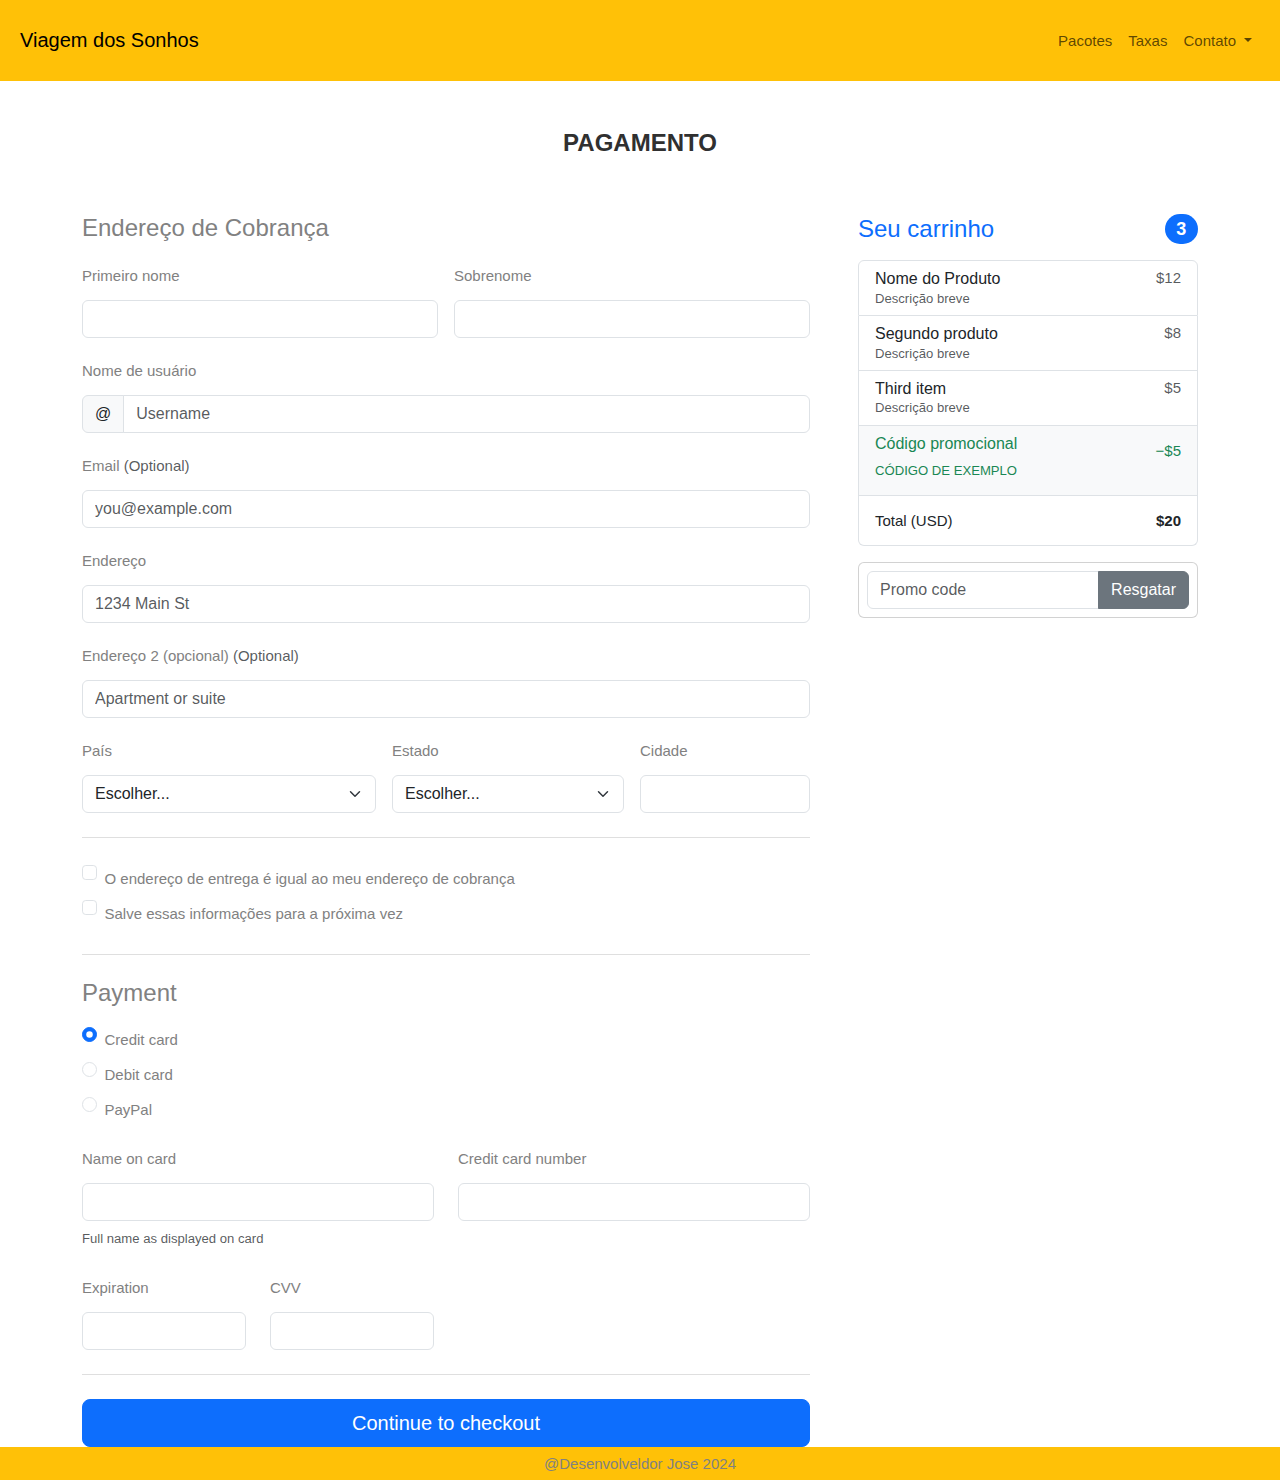
==== src/checkout.html @ 433f33c6 "modal, pagina de pagamento" ====
<!DOCTYPE html>
<html lang="pt-BR">

<head>
    <meta charset="UTF-8">
    <meta name="viewport" content="width=device-width, initial-scale=1.0">
    <title>home</title>
    <link href="https://cdn.jsdelivr.net/npm/bootstrap@5.3.3/dist/css/bootstrap.min.css" rel="stylesheet"
        integrity="sha384-QWTKZyjpPEjISv5WaRU9OFeRpok6YctnYmDr5pNlyT2bRjXh0JMhjY6hW+ALEwIH" crossorigin="anonymous">
    <link rel="stylesheet" href="style.css">
</head>

<body>
    <header class="container-fluid p-2 bg-warning text-center">
        <nav class="navbar navbar-expand-lg bg-warning navbar-hover">
            <div class="container-fluid">
                <a class="navbar-brand" href="#">Viagem dos Sonhos</a>
                <button class="navbar-toggler" type="button" data-bs-toggle="collapse"
                    data-bs-target="#navbarSupportedContent" aria-controls="navbarSupportedContent"
                    aria-expanded="false" aria-label="Toggle navigation">
                    <span class="navbar-toggler-icon"></span>
                </button>
                <div class="collapse navbar-collapse justify-content-end bg-warning" id="navbarSupportedContent">
                    <ul class="navbar-nav ">
                        <li class="nav-item">
                            <a class="nav-link" aria-current="page" href="#">Pacotes</a>
                        </li>
                        <li class="nav-item">
                            <a class="nav-link" href="#">Taxas</a>
                        </li>
                        <li class="nav-item dropdown">
                            <a class="nav-link dropdown-toggle" href="#" role="button" data-bs-toggle="dropdown"
                                aria-expanded="false">
                                Contato
                            </a>
                            <ul class="dropdown-menu">
                                <li><a class="dropdown-item" href="#">Action</a></li>
                                <li><a class="dropdown-item" href="#">Another action</a></li>
                                <li>
                                    <hr class="dropdown-divider">
                                </li>
                                <li><a class="dropdown-item" href="#">Something else here</a></li>
                            </ul>
                        </li>
                    </ul>
                </div>
            </div>
        </nav>
    </header>

        <main class="container">
            <div class="py-5 text-center">

                <h2>Pagamento</h2>

            </div>

            <div class="row g-5">
                <div class="col-md-5 col-lg-4 order-md-last">
                    <h4 class="d-flex justify-content-between align-items-center mb-3">
                        <span class="text-primary">Seu carrinho</span>
                        <span class="badge bg-primary rounded-pill">3</span>
                    </h4>
                    <ul class="list-group mb-3">
                        <li class="list-group-item d-flex justify-content-between lh-sm">
                            <div>
                                <h6 class="my-0">Nome do Produto</h6>
                                <small class="text-body-secondary">Descrição breve</small>
                            </div>
                            <span class="text-body-secondary">$12</span>
                        </li>
                        <li class="list-group-item d-flex justify-content-between lh-sm">
                            <div>
                                <h6 class="my-0">Segundo produto</h6>
                                <small class="text-body-secondary">Descrição breve</small>
                            </div>
                            <span class="text-body-secondary">$8</span>
                        </li>
                        <li class="list-group-item d-flex justify-content-between lh-sm">
                            <div>
                                <h6 class="my-0">Third item</h6>
                                <small class="text-body-secondary">Descrição breve</small>
                            </div>
                            <span class="text-body-secondary">$5</span>
                        </li>
                        <li class="list-group-item d-flex justify-content-between bg-body-tertiary">
                            <div class="text-success">
                                <h6 class="my-0">Código promocional</h6>
                                <small>CÓDIGO DE EXEMPLO</small>
                            </div>
                            <span class="text-success">−$5</span>
                        </li>
                        <li class="list-group-item d-flex justify-content-between">
                            <span>Total (USD)</span>
                            <strong>$20</strong>
                        </li>
                    </ul>

                    <form class="card p-2">
                        <div class="input-group">
                            <input type="text" class="form-control" placeholder="Promo code">
                            <button type="submit" class="btn btn-secondary">Resgatar</button>
                        </div>
                    </form>
                </div>
                <div class="col-md-7 col-lg-8">
                    <h4 class="mb-3">Endereço de Cobrança</h4>
                    <form class="needs-validation" novalidate>
                        <div class="row g-3">
                            <div class="col-sm-6">
                                <label for="firstName" class="form-label">Primeiro nome</label>
                                <input type="text" class="form-control" id="firstName" placeholder="" value="" required>
                                <div class="invalid-feedback">
                                    Valid first name is required.
                                </div>
                            </div>

                            <div class="col-sm-6">
                                <label for="lastName" class="form-label">Sobrenome</label>
                                <input type="text" class="form-control" id="lastName" placeholder="" value="" required>
                                <div class="invalid-feedback">
                                    Valid last name is required.
                                </div>
                            </div>

                            <div class="col-12">
                                <label for="username" class="form-label">Nome de usuário</label>
                                <div class="input-group has-validation">
                                    <span class="input-group-text">@</span>
                                    <input type="text" class="form-control" id="username" placeholder="Username"
                                        required>
                                    <div class="invalid-feedback">
                                        Your username is required.
                                    </div>
                                </div>
                            </div>

                            <div class="col-12">
                                <label for="email" class="form-label">Email <span
                                        class="text-body-secondary">(Optional)</span></label>
                                <input type="email" class="form-control" id="email" placeholder="you@example.com">
                                <div class="invalid-feedback">
                                    Please enter a valid email address for shipping updates.
                                </div>
                            </div>

                            <div class="col-12">
                                <label for="address" class="form-label">Endereço</label>
                                <input type="text" class="form-control" id="address" placeholder="1234 Main St"
                                    required>
                                <div class="invalid-feedback">
                                    Please enter your shipping address.
                                </div>
                            </div>

                            <div class="col-12">
                                <label for="address2" class="form-label">Endereço 2 (opcional) <span
                                        class="text-body-secondary">(Optional)</span></label>
                                <input type="text" class="form-control" id="address2" placeholder="Apartment or suite">
                            </div>

                            <div class="col-md-5">
                                <label for="country" class="form-label">País</label>
                                <select class="form-select" id="country" required>
                                    <option value="">Escolher...</option>
                                    <option>United States</option>
                                </select>
                                <div class="invalid-feedback">
                                    Selecione um pais valido.
                                </div>
                            </div>

                            <div class="col-md-4">
                                <label for="state" class="form-label">Estado</label>
                                <select class="form-select" id="state" required>
                                    <option value="">Escolher...</option>
                                    <option>California</option>
                                </select>
                                <div class="invalid-feedback">
                                    Por favor um estado valido.
                                </div>
                            </div>

                            <div class="col-md-3">
                                <label for="zip" class="form-label">Cidade</label>
                                <input type="text" class="form-control" id="zip" placeholder="" required>
                                <div class="invalid-feedback">
                                    Endereço incorreto.
                                </div>
                            </div>
                        </div>

                        <hr class="my-4">

                        <div class="form-check">
                            <input type="checkbox" class="form-check-input" id="same-address">
                            <label class="form-check-label" for="same-address">O endereço de entrega é igual ao meu endereço de cobrança
                        </div>

                        <div class="form-check">
                            <input type="checkbox" class="form-check-input" id="save-info">
                            <label class="form-check-label" for="save-info">Salve essas informações para a próxima vez</label>
                        </div>

                        <hr class="my-4">

                        <h4 class="mb-3">Payment</h4>

                        <div class="my-3">
                            <div class="form-check">
                                <input id="credit" name="paymentMethod" type="radio" class="form-check-input" checked
                                    required>
                                <label class="form-check-label" for="credit">Credit card</label>
                            </div>
                            <div class="form-check">
                                <input id="debit" name="paymentMethod" type="radio" class="form-check-input" required>
                                <label class="form-check-label" for="debit">Debit card</label>
                            </div>
                            <div class="form-check">
                                <input id="paypal" name="paymentMethod" type="radio" class="form-check-input" required>
                                <label class="form-check-label" for="paypal">PayPal</label>
                            </div>
                        </div>

                        <div class="row gy-3">
                            <div class="col-md-6">
                                <label for="cc-name" class="form-label">Name on card</label>
                                <input type="text" class="form-control" id="cc-name" placeholder="" required>
                                <small class="text-body-secondary">Full name as displayed on card</small>
                                <div class="invalid-feedback">
                                    Name on card is required
                                </div>
                            </div>

                            <div class="col-md-6">
                                <label for="cc-number" class="form-label">Credit card number</label>
                                <input type="text" class="form-control" id="cc-number" placeholder="" required>
                                <div class="invalid-feedback">
                                    Credit card number is required
                                </div>
                            </div>

                            <div class="col-md-3">
                                <label for="cc-expiration" class="form-label">Expiration</label>
                                <input type="text" class="form-control" id="cc-expiration" placeholder="" required>
                                <div class="invalid-feedback">
                                    Expiration date required
                                </div>
                            </div>

                            <div class="col-md-3">
                                <label for="cc-cvv" class="form-label">CVV</label>
                                <input type="text" class="form-control" id="cc-cvv" placeholder="" required>
                                <div class="invalid-feedback">
                                    Security code required
                                </div>
                            </div>
                        </div>

                        <hr class="my-4">

                        <button class="w-100 btn btn-primary btn-lg" type="submit">Continue to checkout</button>
                    </form>
                </div>
            </div>
        </main>
    

    <footer class="container-fluid bg-warning text-center">
            @Desenvolveldor Jose 2024

    </footer>
    <script src="https://cdn.jsdelivr.net/npm/bootstrap@5.3.3/dist/js/bootstrap.bundle.min.js"
            integrity="sha384-YvpcrYf0tY3lHB60NNkmXc5s9fDVZLESaAA55NDzOxhy9GkcIdslK1eN7N6jIeHz"
            crossorigin="anonymous"></script>
</body>

<!-- Modal -->
<div class="modal fade" id="exampleModal" tabindex="-1" aria-labelledby="exampleModalLabel" aria-hidden="true">
    <div class="modal-dialog">
        <div class="modal-content">
            <div class="modal-header">
                <h5 class="modal-title fs-5" id="exampleModalLabel">Suas compras</h5>
                <button type="button" class="btn-close" data-bs-dismiss="modal" aria-label="Close"></button>
            </div>
            <div class="modal-body">
                Produto adicionado ao carrinho
            </div>
            <div class="modal-footer">
                <button type="button" class="btn btn-primary" data-bs-dismiss="modal">Continuar comprando</button>
                <button type="button" class="btn btn-success">Finalizar a compra</button>
            </div>
        </div>
    </div>
</div>

</html>
---- src/style.css ----
body{
    font-weight: 400;
    font-family: Arial, Helvetica, sans-serif;
    font-size: 15px;
    line-height: 2.2em;
    color: #818181;
    margin: 0;
}
header{
    background-color: #f4511e;
    
}

h1{
    font-size: 63px;
    color: #fefffe;
    padding: 20px;
    text-align: center;
}
h2{
    font-size: 24px;
    text-transform: uppercase;
    color: #303030;
    font-weight: 600;
}

.carousel-caption h5{
    font-size: 80px;
    color: #ffc107;
    text-shadow: 2px 2px 2px black;
}
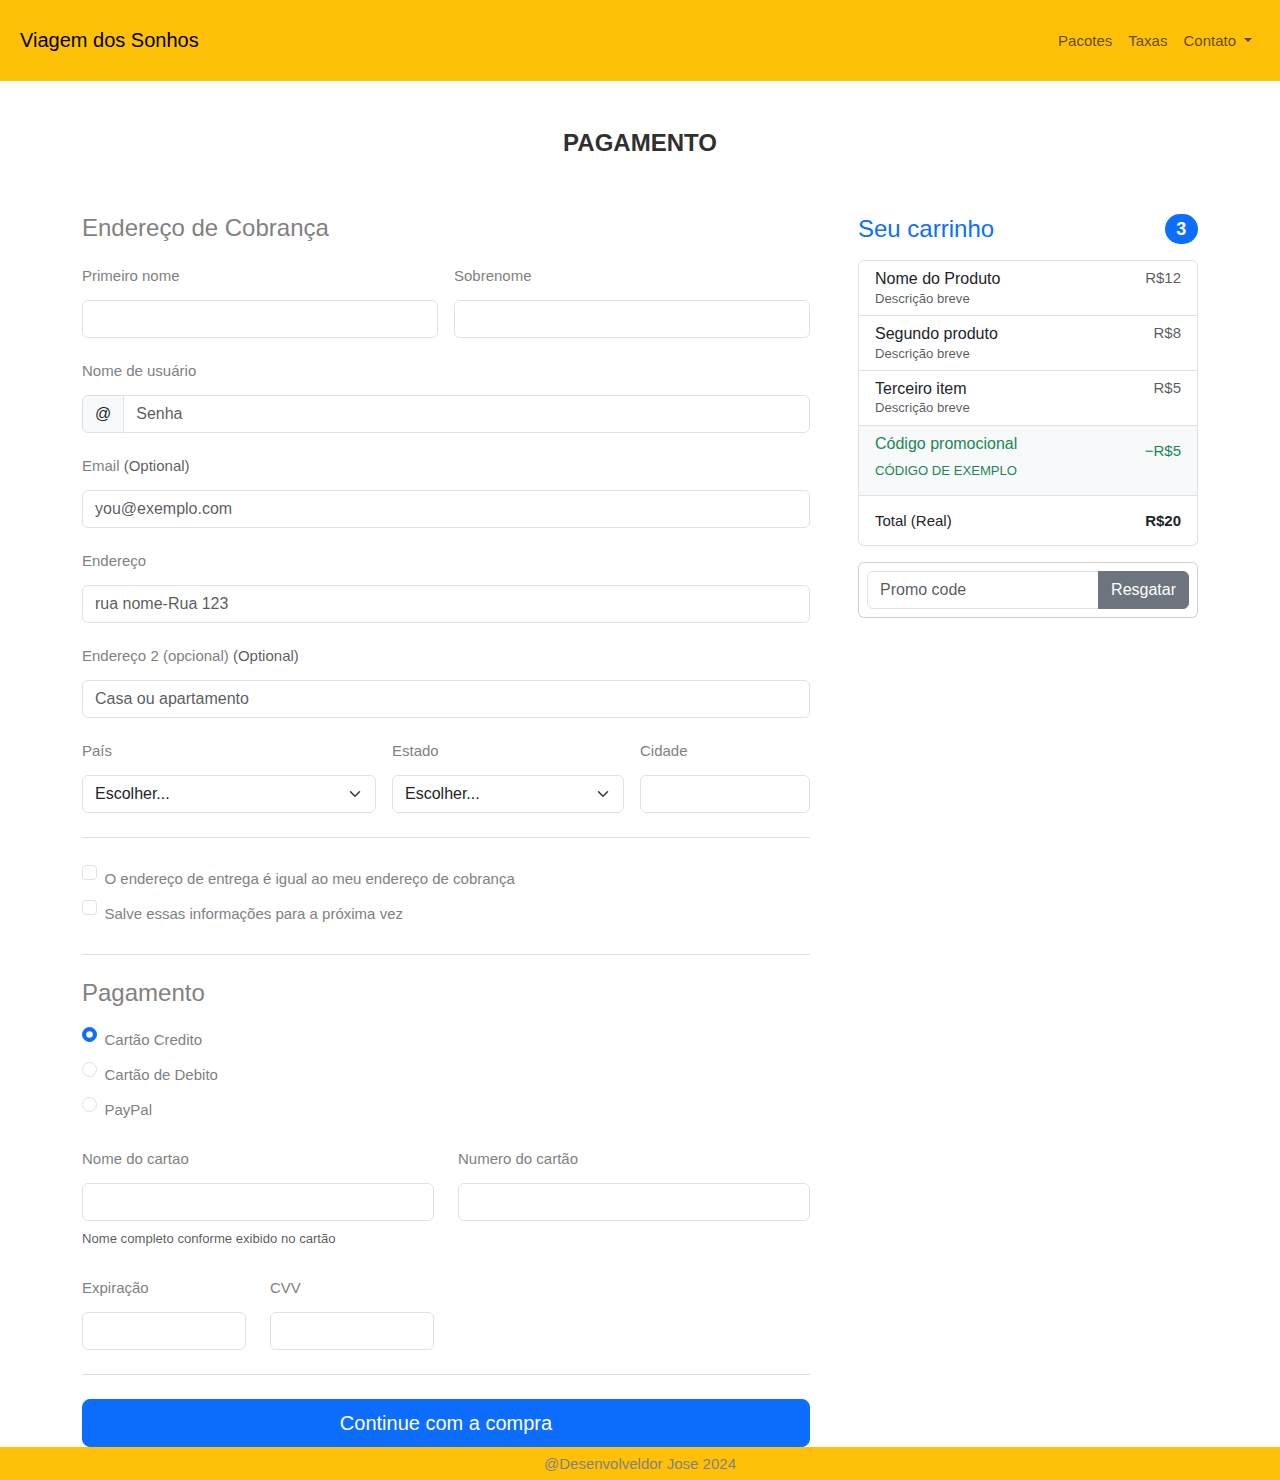
==== commit bdd305f5: "pagina de checkout do site bootstrap" ====
--- a/src/checkout.html
+++ b/src/checkout.html
@@ -5,9 +5,9 @@
     <meta charset="UTF-8">
     <meta name="viewport" content="width=device-width, initial-scale=1.0">
     <title>home</title>
-    <link href="https://cdn.jsdelivr.net/npm/bootstrap@5.3.3/dist/css/bootstrap.min.css" rel="stylesheet"
-        integrity="sha384-QWTKZyjpPEjISv5WaRU9OFeRpok6YctnYmDr5pNlyT2bRjXh0JMhjY6hW+ALEwIH" crossorigin="anonymous">
+    <link href="https://cdn.jsdelivr.net/npm/bootstrap@5.3.3/dist/css/bootstrap.min.css" rel="stylesheet" integrity="sha384-QWTKZyjpPEjISv5WaRU9OFeRpok6YctnYmDr5pNlyT2bRjXh0JMhjY6hW+ALEwIH" crossorigin="anonymous">
     <link rel="stylesheet" href="style.css">
+   
 </head>
 
 <body>
@@ -67,32 +67,32 @@
                                 <h6 class="my-0">Nome do Produto</h6>
                                 <small class="text-body-secondary">Descrição breve</small>
                             </div>
-                            <span class="text-body-secondary">$12</span>
+                            <span class="text-body-secondary">R$12</span>
                         </li>
                         <li class="list-group-item d-flex justify-content-between lh-sm">
                             <div>
                                 <h6 class="my-0">Segundo produto</h6>
                                 <small class="text-body-secondary">Descrição breve</small>
                             </div>
-                            <span class="text-body-secondary">$8</span>
+                            <span class="text-body-secondary">R$8</span>
                         </li>
                         <li class="list-group-item d-flex justify-content-between lh-sm">
                             <div>
-                                <h6 class="my-0">Third item</h6>
+                                <h6 class="my-0">Terceiro item</h6>
                                 <small class="text-body-secondary">Descrição breve</small>
                             </div>
-                            <span class="text-body-secondary">$5</span>
+                            <span class="text-body-secondary">R$5</span>
                         </li>
                         <li class="list-group-item d-flex justify-content-between bg-body-tertiary">
                             <div class="text-success">
                                 <h6 class="my-0">Código promocional</h6>
                                 <small>CÓDIGO DE EXEMPLO</small>
                             </div>
-                            <span class="text-success">−$5</span>
+                            <span class="text-success">−R$5</span>
                         </li>
                         <li class="list-group-item d-flex justify-content-between">
-                            <span>Total (USD)</span>
-                            <strong>$20</strong>
+                            <span>Total (Real)</span>
+                            <strong>R$20</strong>
                         </li>
                     </ul>
 
@@ -111,7 +111,7 @@
                                 <label for="firstName" class="form-label">Primeiro nome</label>
                                 <input type="text" class="form-control" id="firstName" placeholder="" value="" required>
                                 <div class="invalid-feedback">
-                                    Valid first name is required.
+                                    É necessário um nome válido.
                                 </div>
                             </div>
 
@@ -119,7 +119,7 @@
                                 <label for="lastName" class="form-label">Sobrenome</label>
                                 <input type="text" class="form-control" id="lastName" placeholder="" value="" required>
                                 <div class="invalid-feedback">
-                                    Valid last name is required.
+                                    É necessário um sobrenome válido.
                                 </div>
                             </div>
 
@@ -127,10 +127,10 @@
                                 <label for="username" class="form-label">Nome de usuário</label>
                                 <div class="input-group has-validation">
                                     <span class="input-group-text">@</span>
-                                    <input type="text" class="form-control" id="username" placeholder="Username"
+                                    <input type="text" class="form-control" id="username" placeholder="Senha"
                                         required>
                                     <div class="invalid-feedback">
-                                        Your username is required.
+                                        Seu nome de usuário é obrigatório.
                                     </div>
                                 </div>
                             </div>
@@ -138,32 +138,32 @@
                             <div class="col-12">
                                 <label for="email" class="form-label">Email <span
                                         class="text-body-secondary">(Optional)</span></label>
-                                <input type="email" class="form-control" id="email" placeholder="you@example.com">
-                                <div class="invalid-feedback">
-                                    Please enter a valid email address for shipping updates.
+                                <input type="email" class="form-control" id="email" placeholder="you@exemplo.com">
+                                <div class="invalid-feedback">
+                                    Insira um endereço de e-mail válido para atualizações de envio.
                                 </div>
                             </div>
 
                             <div class="col-12">
                                 <label for="address" class="form-label">Endereço</label>
-                                <input type="text" class="form-control" id="address" placeholder="1234 Main St"
+                                <input type="text" class="form-control" id="address" placeholder="rua nome-Rua 123"
                                     required>
                                 <div class="invalid-feedback">
-                                    Please enter your shipping address.
+                                    Favor inserir seu endereço de entrega.
                                 </div>
                             </div>
 
                             <div class="col-12">
                                 <label for="address2" class="form-label">Endereço 2 (opcional) <span
                                         class="text-body-secondary">(Optional)</span></label>
-                                <input type="text" class="form-control" id="address2" placeholder="Apartment or suite">
+                                <input type="text" class="form-control" id="address2" placeholder="Casa ou apartamento">
                             </div>
 
                             <div class="col-md-5">
                                 <label for="country" class="form-label">País</label>
                                 <select class="form-select" id="country" required>
                                     <option value="">Escolher...</option>
-                                    <option>United States</option>
+                                    <option>Brasil</option>
                                 </select>
                                 <div class="invalid-feedback">
                                     Selecione um pais valido.
@@ -174,7 +174,7 @@
                                 <label for="state" class="form-label">Estado</label>
                                 <select class="form-select" id="state" required>
                                     <option value="">Escolher...</option>
-                                    <option>California</option>
+                                    <option>Curitiba</option>
                                 </select>
                                 <div class="invalid-feedback">
                                     Por favor um estado valido.
@@ -185,7 +185,7 @@
                                 <label for="zip" class="form-label">Cidade</label>
                                 <input type="text" class="form-control" id="zip" placeholder="" required>
                                 <div class="invalid-feedback">
-                                    Endereço incorreto.
+                                    Cidade incorreto.
                                 </div>
                             </div>
                         </div>
@@ -204,17 +204,17 @@
 
                         <hr class="my-4">
 
-                        <h4 class="mb-3">Payment</h4>
+                        <h4 class="mb-3">Pagamento</h4>
 
                         <div class="my-3">
                             <div class="form-check">
                                 <input id="credit" name="paymentMethod" type="radio" class="form-check-input" checked
                                     required>
-                                <label class="form-check-label" for="credit">Credit card</label>
+                                <label class="form-check-label" for="credit">Cartão Credito</label>
                             </div>
                             <div class="form-check">
                                 <input id="debit" name="paymentMethod" type="radio" class="form-check-input" required>
-                                <label class="form-check-label" for="debit">Debit card</label>
+                                <label class="form-check-label" for="debit">Cartão de Debito</label>
                             </div>
                             <div class="form-check">
                                 <input id="paypal" name="paymentMethod" type="radio" class="form-check-input" required>
@@ -224,27 +224,27 @@
 
                         <div class="row gy-3">
                             <div class="col-md-6">
-                                <label for="cc-name" class="form-label">Name on card</label>
+                                <label for="cc-name" class="form-label">Nome do cartao</label>
                                 <input type="text" class="form-control" id="cc-name" placeholder="" required>
-                                <small class="text-body-secondary">Full name as displayed on card</small>
-                                <div class="invalid-feedback">
-                                    Name on card is required
+                                <small class="text-body-secondary">Nome completo conforme exibido no cartão</small>
+                                <div class="invalid-feedback">
+                                    O nome no cartão é obrigatório
                                 </div>
                             </div>
 
                             <div class="col-md-6">
-                                <label for="cc-number" class="form-label">Credit card number</label>
+                                <label for="cc-number" class="form-label">Numero do cartão</label>
                                 <input type="text" class="form-control" id="cc-number" placeholder="" required>
                                 <div class="invalid-feedback">
-                                    Credit card number is required
+                                    O número do cartão de crédito é obrigatório
                                 </div>
                             </div>
 
                             <div class="col-md-3">
-                                <label for="cc-expiration" class="form-label">Expiration</label>
+                                <label for="cc-expiration" class="form-label">Expiração</label>
                                 <input type="text" class="form-control" id="cc-expiration" placeholder="" required>
                                 <div class="invalid-feedback">
-                                    Expiration date required
+                                    data de validade necessária.
                                 </div>
                             </div>
 
@@ -252,14 +252,14 @@
                                 <label for="cc-cvv" class="form-label">CVV</label>
                                 <input type="text" class="form-control" id="cc-cvv" placeholder="" required>
                                 <div class="invalid-feedback">
-                                    Security code required
+                                    Codigo de segurança obrigatorio.
                                 </div>
                             </div>
                         </div>
 
                         <hr class="my-4">
 
-                        <button class="w-100 btn btn-primary btn-lg" type="submit">Continue to checkout</button>
+                        <button class="w-100 btn btn-primary btn-lg" type="submit">Continue com a compra</button>
                     </form>
                 </div>
             </div>
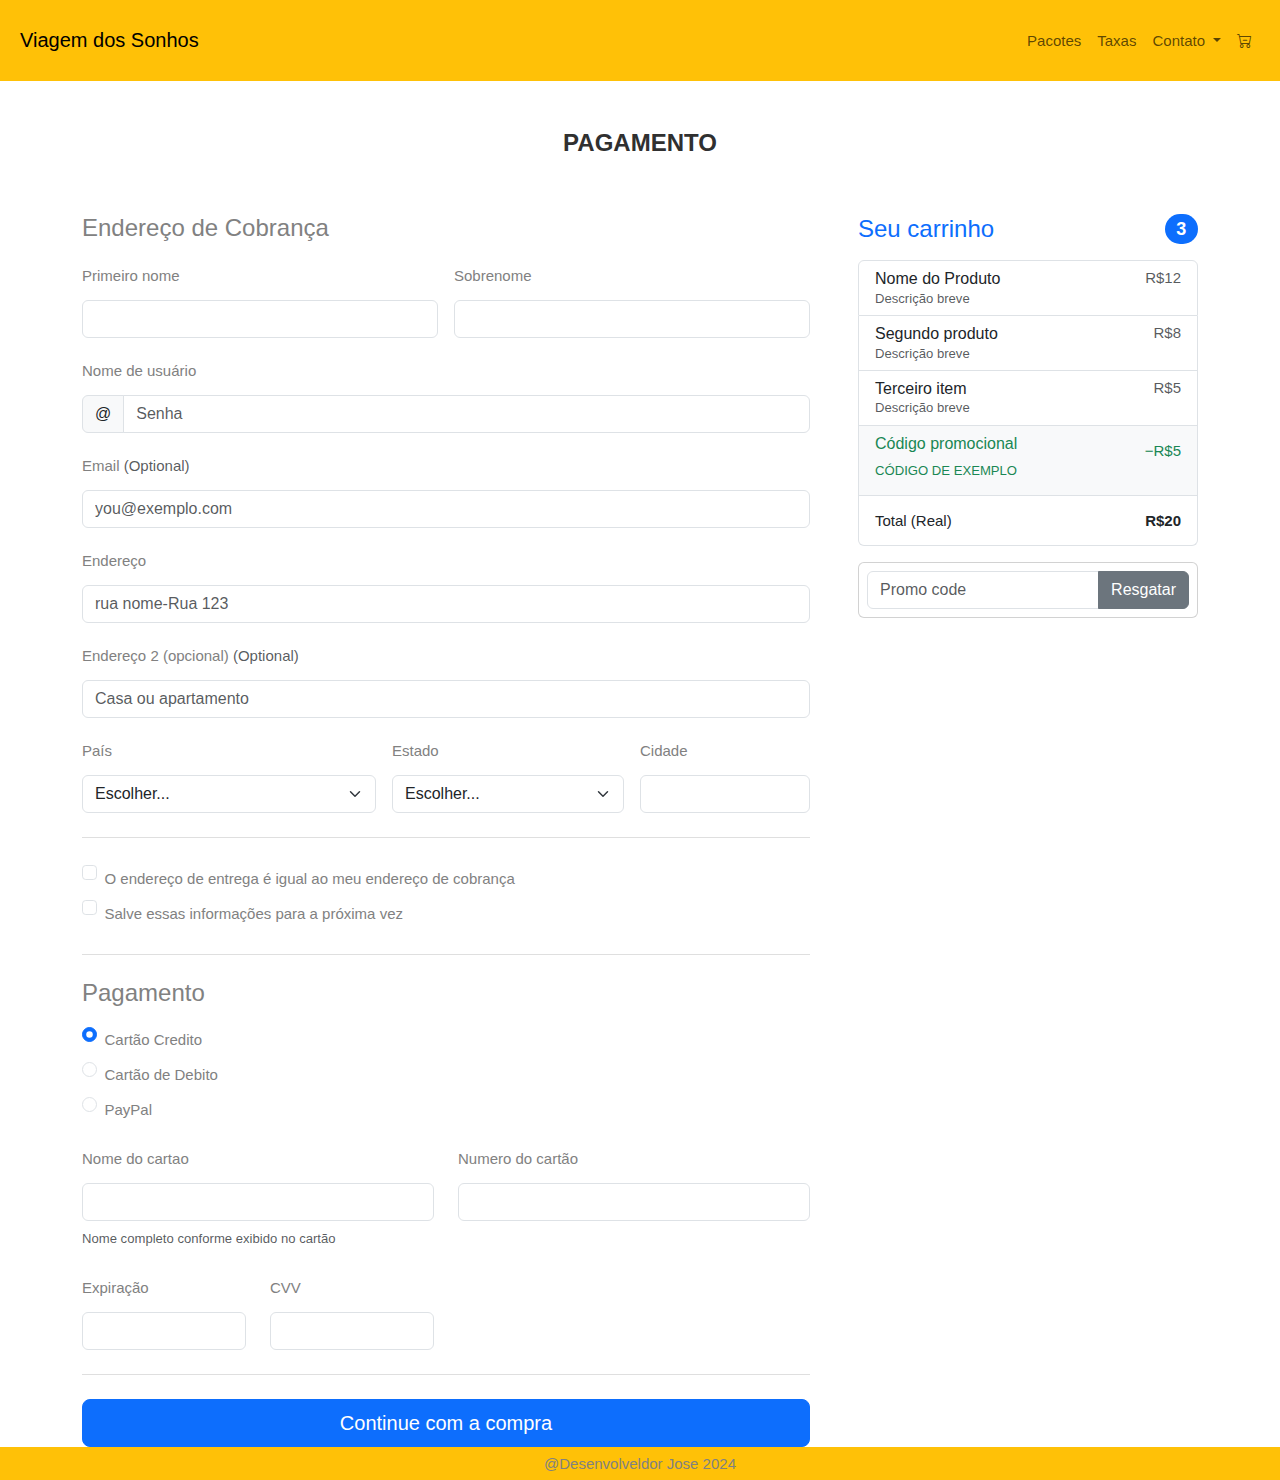
==== commit ab932ba4: "icone car" ====
--- a/src/checkout.html
+++ b/src/checkout.html
@@ -7,6 +7,7 @@
     <title>home</title>
     <link href="https://cdn.jsdelivr.net/npm/bootstrap@5.3.3/dist/css/bootstrap.min.css" rel="stylesheet" integrity="sha384-QWTKZyjpPEjISv5WaRU9OFeRpok6YctnYmDr5pNlyT2bRjXh0JMhjY6hW+ALEwIH" crossorigin="anonymous">
     <link rel="stylesheet" href="style.css">
+    <link rel="stylesheet" href="https://cdn.jsdelivr.net/npm/bootstrap-icons@1.11.3/font/bootstrap-icons.min.css">
    
 </head>
 
@@ -42,6 +43,9 @@
                                 <li><a class="dropdown-item" href="#">Something else here</a></li>
                             </ul>
                         </li>
+                        <li class="nav-item">
+                            <a class="nav-link" href="#"> <i class="bi bi-cart-dash"></i></a>                           
+                        </li>
                     </ul>
                 </div>
             </div>
